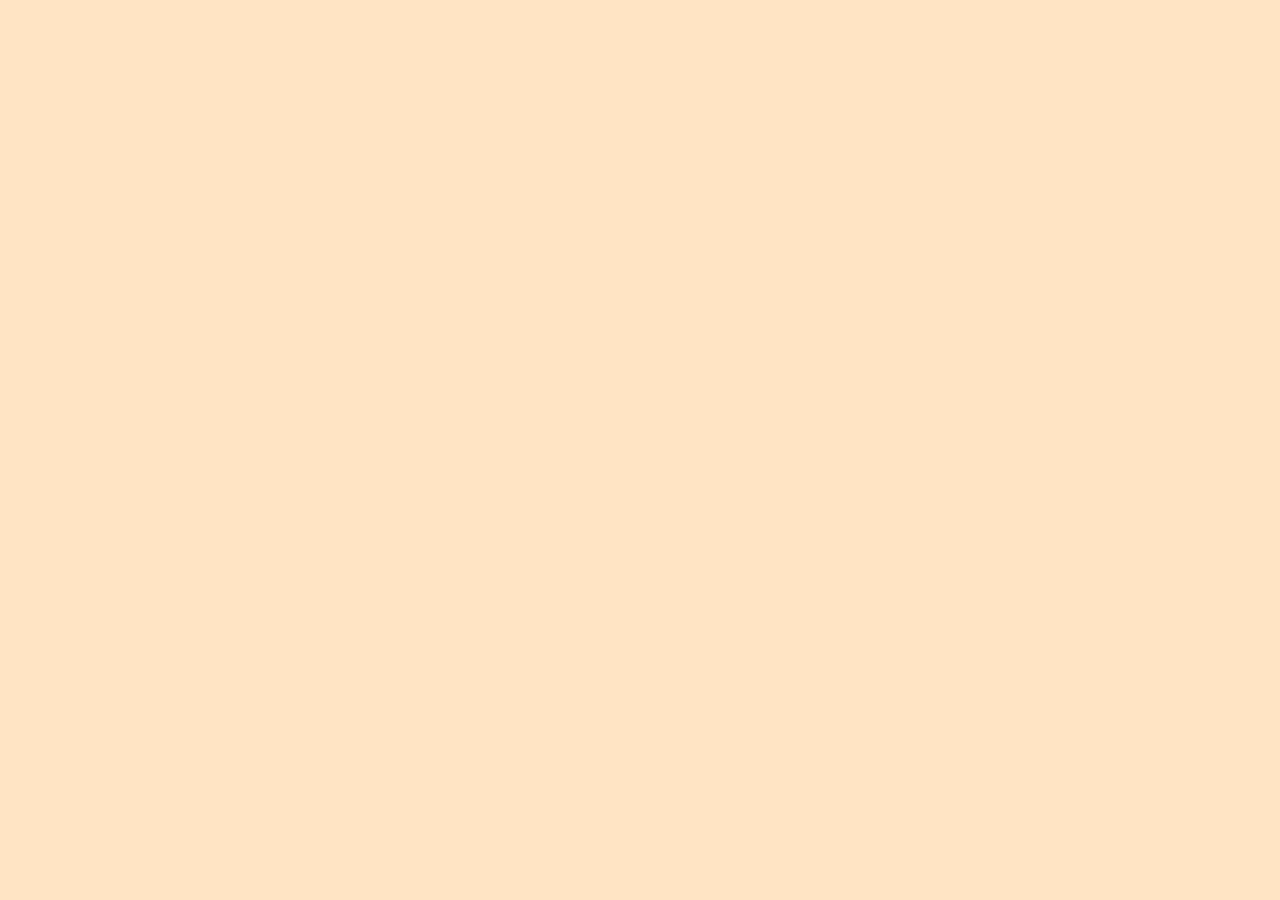
==== index.html @ edf813fb "Initial commit" ====
<!DOCTYPE html>
<html lang="en">
<head>
    <meta charset="UTF-8">
    <meta name="viewport" content="width=device-width, initial-scale=1.0">
    <meta name="description" content="Goose game, your mood today, play game goose">
    <link rel="stylesheet" href="assets/css/style.css">
    <title>Cute & Naughty Goose</title>
</head>
<body>
    
    <script src="assets/js/intro.js"></script>
</body>
</html>
---- assets/css/style.css ----
body {
    background-color: bisque;
}
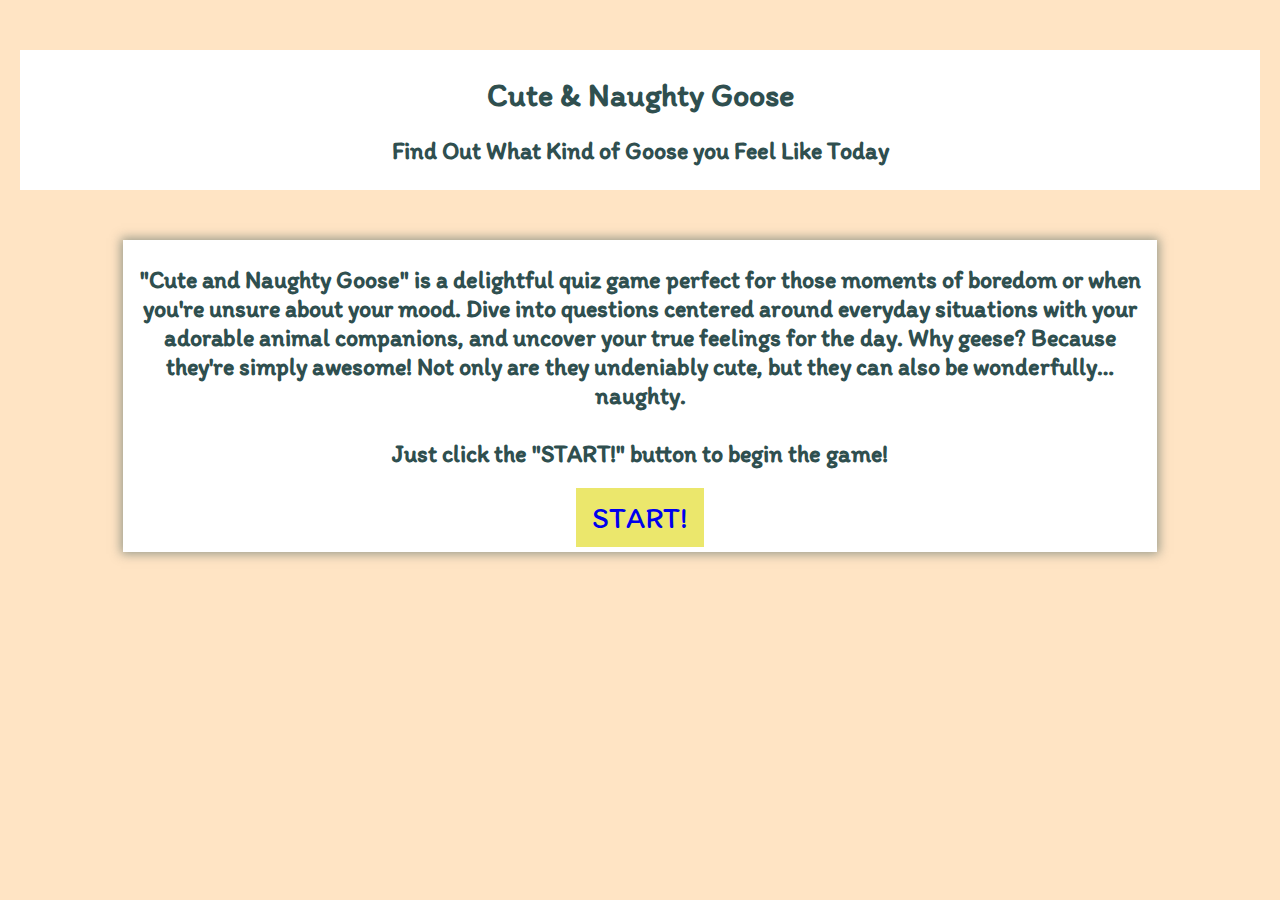
==== commit 2dcb8f13: "Add Intro page. Rethink the Javascript section from zero" ====
--- a/index.html
+++ b/index.html
@@ -8,7 +8,24 @@
     <title>Cute & Naughty Goose</title>
 </head>
 <body>
+    <!-- Game title and subtitle -->
+    <header id="title-container">
+        <h1>Cute & Naughty Goose</h1>
+        <h2>Find Out What Kind of Goose you Feel Like Today</h2>
+    </header>
+
+    <!-- Game-quiz explanation area-->
+    <div id="game-quiz-explanation">
+        <h2>"Cute and Naughty Goose" is a delightful quiz game perfect for those moments of boredom or when you're unsure about your mood. Dive into questions centered around everyday situations with your adorable animal companions, and uncover your true feelings for the day. Why geese? Because they're simply awesome! Not only are they undeniably cute, but they can also be wonderfully…naughty. <br><br>
+
+            Just click the "START!" button to begin the game!</h2>
+    <!-- Start button -->
+        <button id="start-btn"><a href= game.html>START!</a></button>
+    </div>
+
     
-    <script src="assets/js/intro.js"></script>
+    </footer>
+    
+    <script src="assets/js/script.js"></script>
 </body>
 </html>--- a/assets/css/style.css
+++ b/assets/css/style.css
@@ -1,3 +1,137 @@
+@import url('https://fonts.googleapis.com/css2?family=Itim&family=Montserrat:wght@200&display=swap');
+
+
 body {
     background-color: bisque;
+    font-family: 'Montserrat', sans-serif;
+    padding: 0;
+    margin: 0;
+    display:block;
 }
+h1, h2 {
+    color: rgb(47, 79, 79);
+    font-family: 'Itim', cursive;
+    text-align: center;
+}
+/*Intro CSS*/
+#title-container {
+    background-color: white;
+    padding: 5px 5px 5px 5px;
+    margin: 50px 20px 50px 20px;
+}
+#game-quiz-explanation {
+    width: 80%;
+    background-color: white;
+    padding: 5px 5px 5px 5px;
+    margin: 50px auto;
+    box-shadow: 0 0 10px 2px rgba(47, 79, 79, 0.5);
+    display: flex;
+    flex-direction: column;
+    align-items: center;
+}
+#start-btn {
+    font-family: 'Itim', cursive;
+    font-size: 30px;
+    background-color: rgb(235, 231, 108); 
+    color: rgb(47, 79, 79);
+    border: rgb(235, 231, 108);
+    border-style: solid;
+    border-width: 10px;
+}
+#start-btn a {
+    text-decoration: none;
+}
+#start-btn:hover {
+    background-color: rgb(240, 184, 110);
+    color: rgb(47, 79, 79); 
+    border-color: rgb(240, 184, 110);
+}
+.game-container {
+    width: 80%;
+    background-color: white;
+    padding: 5px 5px 5px 5px;
+    margin: 50px auto;
+    box-shadow: 0 0 10px 2px rgba(47, 79, 79, 0.5);
+    display: flex;
+    flex-direction: column;
+    align-items: center;
+}
+.buttons-grid {
+    display: grid;
+    gap: 30px;
+    margin: 20px;
+}
+.btn {
+    background-color: rgb(235, 231, 108); 
+    color: rgb(47, 79, 79);
+    border: rgb(235, 231, 108);
+    border-style: solid;
+    border-width: 10px;
+}
+.btn:hover {
+    background-color: rgb(240, 184, 110);
+    color: rgb(47, 79, 79);
+    border-color: rgb(240, 184, 110);
+}
+#controls {
+    display: flex;
+    align-items: center;
+    justify-content: center;
+}
+#next-btn {
+    background-color: rgb(235, 231, 108); 
+    color: rgb(47, 79, 79);
+    border: rgb(235, 231, 108);
+    border-style: solid;
+    border-width: 10px;
+}
+#next-btn:hover {
+    background-color: rgb(240, 184, 110);
+    color: rgb(47, 79, 79);
+    border-color: rgb(240, 184, 110);
+}
+.score-footer {
+    background-color: white;
+    color: rgb(47, 79, 79);
+    padding: 5px 5px 5px 5px;
+    margin: 50px 20px 50px 20px;
+}
+#score-area {
+    background-color: white;
+    display: flex;
+    flex-direction: row;
+    align-items: center;
+    justify-content: center;
+}
+#reset {
+    background-color: rgb(235, 231, 108); 
+    color: rgb(47, 79, 79);
+    border: rgb(235, 231, 108);
+    border-style: solid;
+    border-width: 10px;
+    margin: 20px;
+}
+#reset:hover {
+    background-color: rgb(240, 184, 110);
+    color: rgb(47, 79, 79);
+    border-color: rgb(240, 184, 110);
+}
+#cute-goose-img {
+    width: 20%;
+    margin: 15px;
+    margin-bottom: 8px;
+}
+
+#naughty-goose-img {
+    width: 18%;
+    margin: 15px;
+    margin-bottom: 8px;
+}
+#cute-goose {
+    display: flex;
+    align-items: center;
+}
+#naughty-goose {
+    display: flex;
+    align-items: center;
+}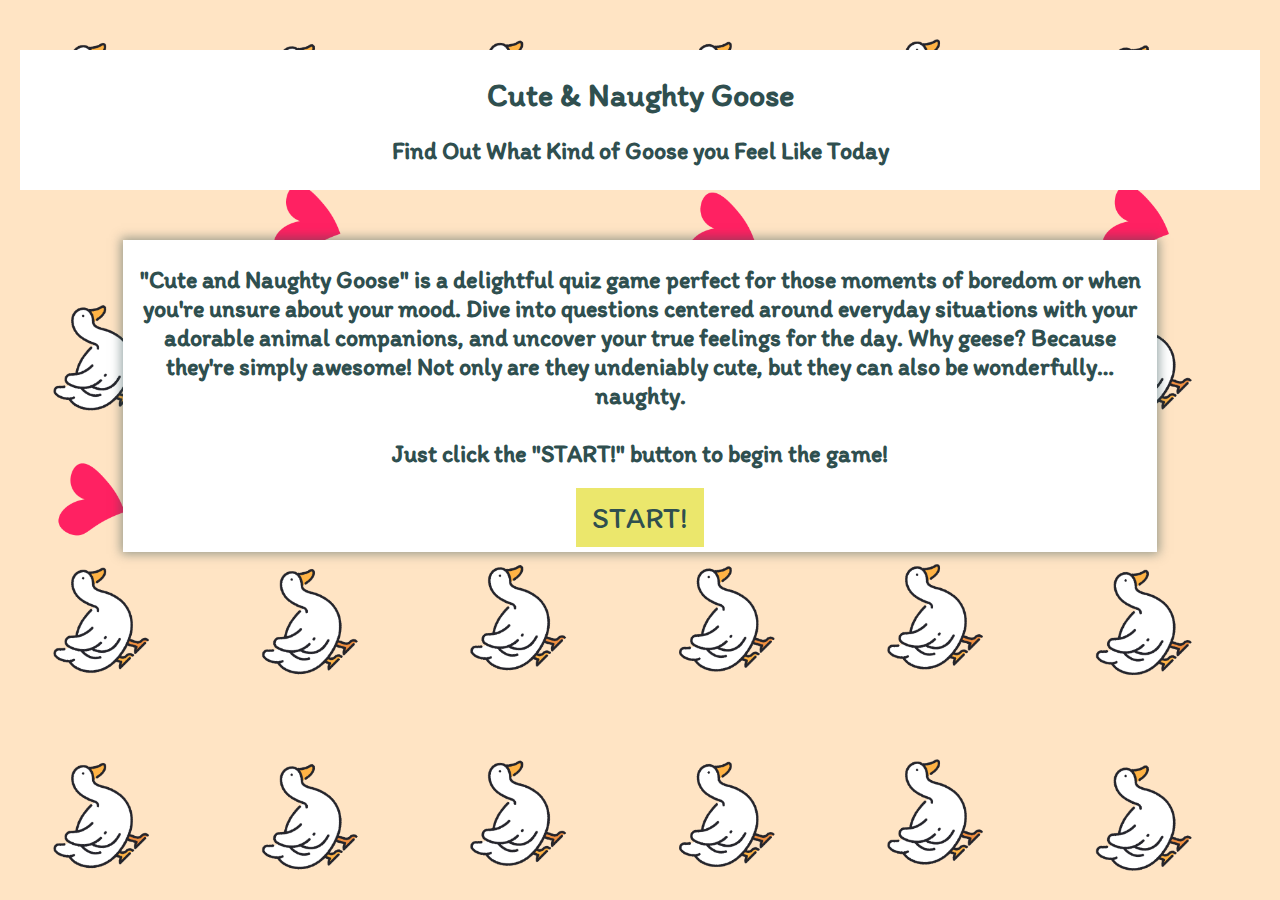
==== commit f51cdc3e: "Add customize background-image" ====
--- a/index.html
+++ b/index.html
@@ -27,5 +27,4 @@
     </footer>
     
     <script src="assets/js/script.js"></script>
-</body>
 </html>--- a/assets/css/style.css
+++ b/assets/css/style.css
@@ -3,6 +3,8 @@
 
 body {
     background-color: bisque;
+    background-image: url('../images/background-index.png');
+    background-size: 100% auto;
     font-family: 'Montserrat', sans-serif;
     padding: 0;
     margin: 0;
@@ -40,6 +42,7 @@
 }
 #start-btn a {
     text-decoration: none;
+    color: rgb(47, 79, 79);
 }
 #start-btn:hover {
     background-color: rgb(240, 184, 110);
@@ -67,6 +70,7 @@
     border: rgb(235, 231, 108);
     border-style: solid;
     border-width: 10px;
+    font-size: 20px;
 }
 .btn:hover {
     background-color: rgb(240, 184, 110);
@@ -104,6 +108,8 @@
     justify-content: center;
 }
 #reset {
+    font-family: 'Itim', cursive;
+    font-size: 30px;
     background-color: rgb(235, 231, 108); 
     color: rgb(47, 79, 79);
     border: rgb(235, 231, 108);
@@ -115,6 +121,10 @@
     background-color: rgb(240, 184, 110);
     color: rgb(47, 79, 79);
     border-color: rgb(240, 184, 110);
+}
+#reset a {
+    text-decoration: none;
+    color: rgb(47, 79, 79);
 }
 #cute-goose-img {
     width: 20%;
@@ -130,8 +140,63 @@
 #cute-goose {
     display: flex;
     align-items: center;
+    justify-content: center;
 }
 #naughty-goose {
     display: flex;
     align-items: center;
+    justify-content: center;
+}
+/* Profile page */
+#score-area-profile {
+    background-color: white;
+    display: flex;
+    flex-direction: row;
+    align-items: center;
+    justify-content: center;
+    padding: 5px 5px 5px 5px;
+    margin: 50px 20px 50px 20px;
+}
+#profile-section {
+    width: 80%;
+    background-color: white;
+    padding: 5px 5px 5px 5px;
+    margin: 50px auto;
+    box-shadow: 0 0 10px 2px rgba(47, 79, 79, 0.5);
+    display: flex;
+    flex-direction: column;
+    align-items: center;
+    justify-content: center;
+}
+p {
+    margin-left: 30px;
+    margin-right: 30px;
+}
+#cute-goose-profile, #naughty-goose-profile {
+    display: flex;
+    flex-direction: column;
+    align-items: center;
+    justify-content: center;
+}
+#cute-goose-profile-img, #naughty-goose-profile-img {
+    width: 50%;
+    height: auto;
+}
+#startagain-btn, #goHome {
+    font-family: 'Itim', cursive;
+    font-size: 30px;
+    background-color: rgb(235, 231, 108); 
+    color: rgb(47, 79, 79);
+    border: rgb(235, 231, 108);
+    border-style: solid;
+    border-width: 10px;
+}
+#startagain-btn a, #goHome a{
+    text-decoration: none;
+    color: rgb(47, 79, 79);
+}
+#startagain-btn:hover, #goHome:hover {
+    background-color: rgb(240, 184, 110);
+    color: rgb(47, 79, 79); 
+    border-color: rgb(240, 184, 110);
 }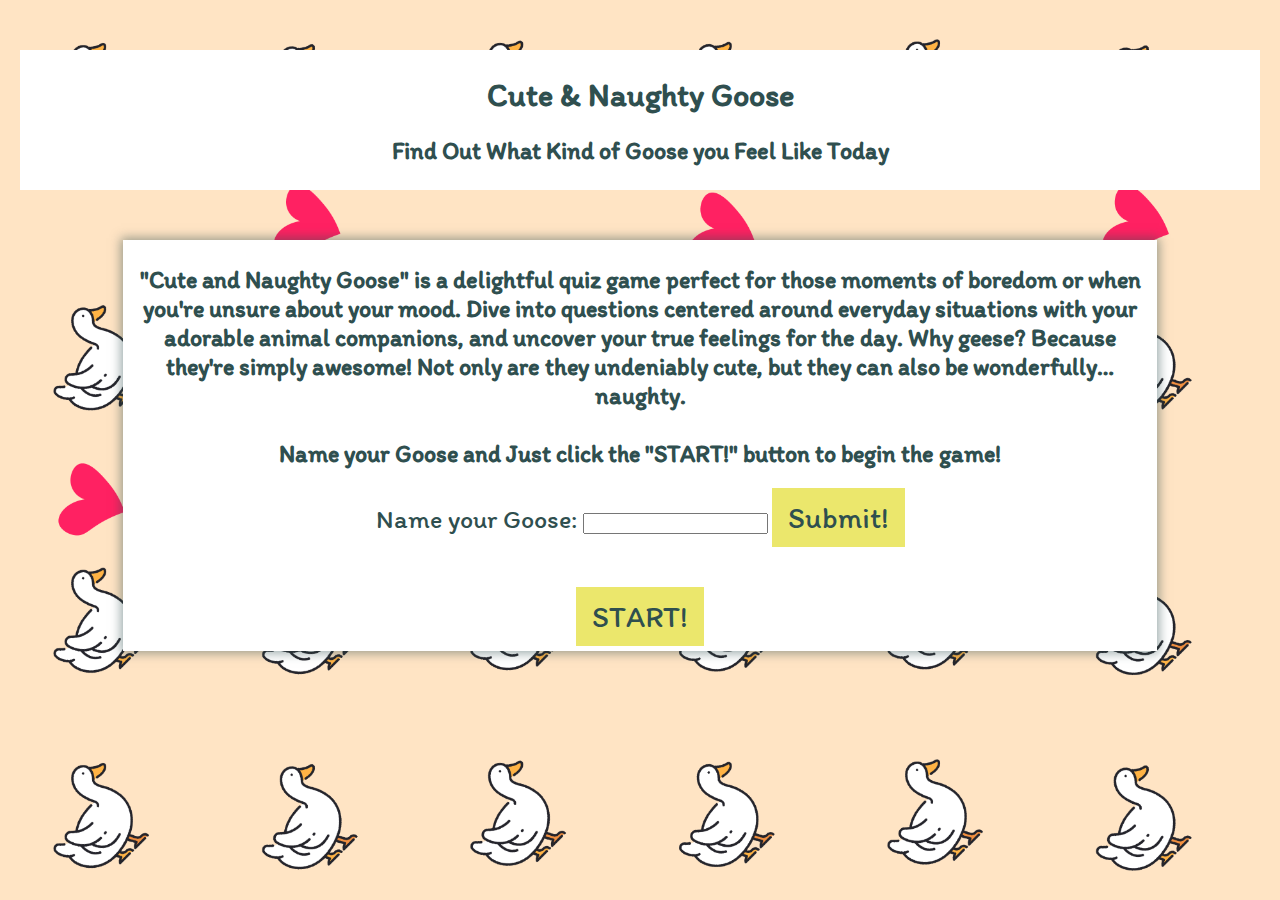
==== commit dca6b72d: "Move the 'Name your Goose' form to the index page" ====
--- a/index.html
+++ b/index.html
@@ -18,13 +18,20 @@
     <div id="game-quiz-explanation">
         <h2>"Cute and Naughty Goose" is a delightful quiz game perfect for those moments of boredom or when you're unsure about your mood. Dive into questions centered around everyday situations with your adorable animal companions, and uncover your true feelings for the day. Why geese? Because they're simply awesome! Not only are they undeniably cute, but they can also be wonderfully…naughty. <br><br>
 
-            Just click the "START!" button to begin the game!</h2>
+            Name your Goose and Just click the "START!" button to begin the game!</h2>
+        <!-- Name your Goose text input -->
+        <form>
+            <label for="gooseName">Name your Goose: </label>
+            <input type="text" id="gooseName" name="gooseName" required>
+            <input type="submit" value="Submit!" id="submit-btn">
+            <br>
+            <h1 id="displayName"></h1>
+            <br>
+        </form>
     <!-- Start button -->
         <button id="start-btn"><a href= game.html>START!</a></button>
     </div>
-
     
-    </footer>
-    
-    <script src="assets/js/script.js"></script>
+    <script src="assets/js/index.js"></script>
+</body>
 </html>--- a/assets/css/style.css
+++ b/assets/css/style.css
@@ -31,6 +31,29 @@
     flex-direction: column;
     align-items: center;
 }
+label[for="gooseName"] {
+    color: rgb(47, 79, 79); 
+    font-family: 'Itim', cursive;
+    font-size: 26px;
+}
+#submit-btn {
+    font-family: 'Itim', cursive;
+    font-size: 30px;
+    background-color: rgb(235, 231, 108); 
+    color: rgb(47, 79, 79);
+    border: rgb(235, 231, 108);
+    border-style: solid;
+    border-width: 10px;
+}
+#submit-btn a {
+    text-decoration: none;
+    color: rgb(47, 79, 79);
+}
+#submit-btn:hover {
+    background-color: rgb(240, 184, 110);
+    color: rgb(47, 79, 79); 
+    border-color: rgb(240, 184, 110);
+}
 #start-btn {
     font-family: 'Itim', cursive;
     font-size: 30px;
@@ -88,6 +111,8 @@
     border: rgb(235, 231, 108);
     border-style: solid;
     border-width: 10px;
+    font-family: 'Itim', cursive;
+    font-size: 30px;
 }
 #next-btn:hover {
     background-color: rgb(240, 184, 110);
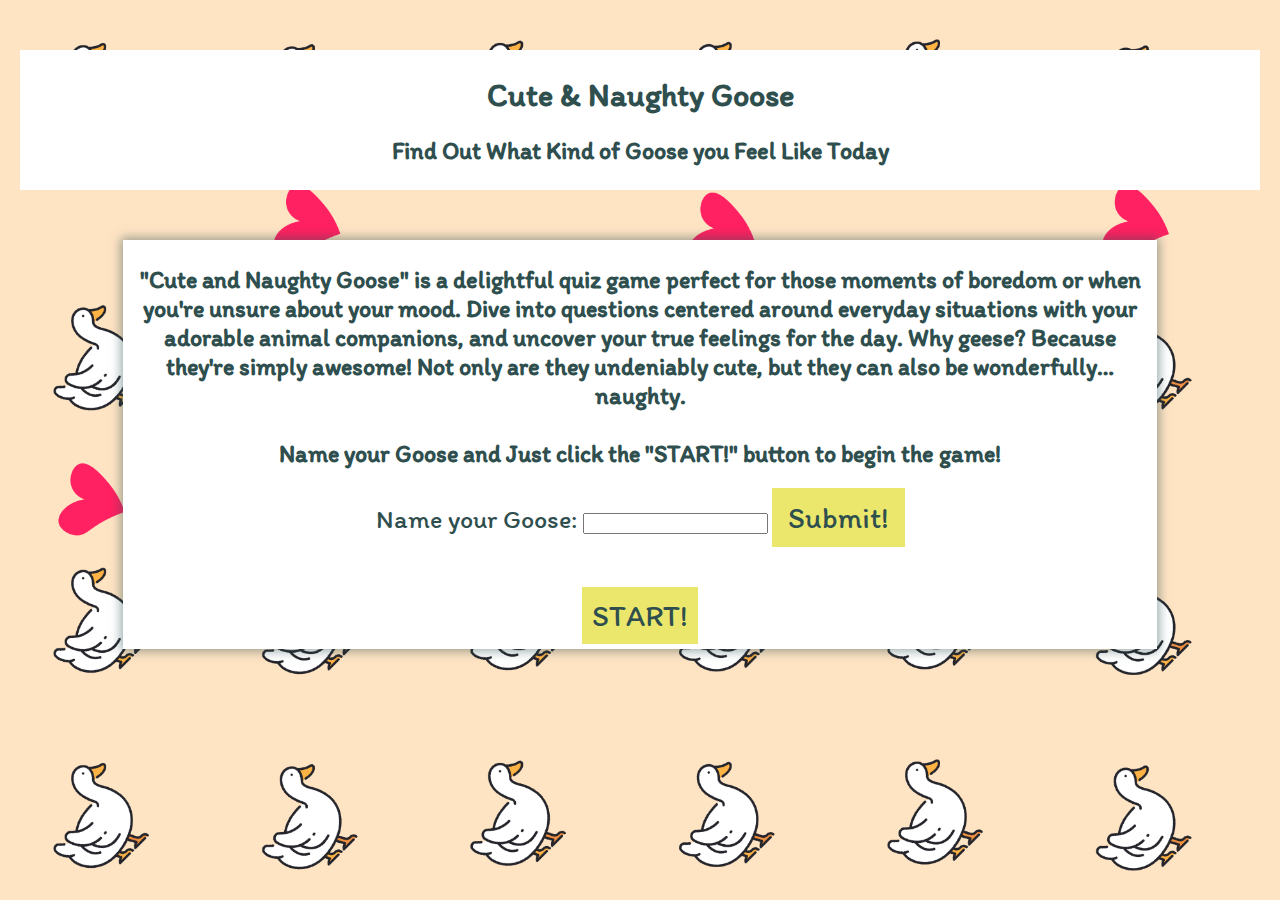
==== commit b5e3d874: "HTML error corrected.Code shows no erros for html, css and js" ====
--- a/index.html
+++ b/index.html
@@ -29,7 +29,7 @@
             <br>
         </form>
     <!-- Start button -->
-        <button id="start-btn"><a href= game.html>START!</a></button>
+        <a id="start-btn" href= game.html>START!</a>
     </div>
     
     <script src="assets/js/index.js"></script>
--- a/assets/css/style.css
+++ b/assets/css/style.css
@@ -1,6 +1,6 @@
 @import url('https://fonts.googleapis.com/css2?family=Itim&family=Montserrat:wght@200&display=swap');
 
-
+/*General*/
 body {
     background-color: bisque;
     background-image: url('../images/background-index.png');
@@ -15,7 +15,7 @@
     font-family: 'Itim', cursive;
     text-align: center;
 }
-/*Intro CSS*/
+/*Intro*/
 #title-container {
     background-color: white;
     padding: 5px 5px 5px 5px;
@@ -62,16 +62,14 @@
     border: rgb(235, 231, 108);
     border-style: solid;
     border-width: 10px;
-}
-#start-btn a {
-    text-decoration: none;
-    color: rgb(47, 79, 79);
+    text-decoration: none;
 }
 #start-btn:hover {
     background-color: rgb(240, 184, 110);
     color: rgb(47, 79, 79); 
     border-color: rgb(240, 184, 110);
 }
+/*Game page*/
 .game-container {
     width: 80%;
     background-color: white;
@@ -100,6 +98,11 @@
     color: rgb(47, 79, 79);
     border-color: rgb(240, 184, 110);
 }
+.chosenChoice {
+background-color: rgb(240, 184, 110);
+color: rgb(47, 79, 79);
+border-color: rgb(240, 184, 110);
+}
 #controls {
     display: flex;
     align-items: center;
@@ -130,33 +133,13 @@
     display: flex;
     flex-direction: row;
     align-items: center;
-    justify-content: center;
-}
-#reset {
-    font-family: 'Itim', cursive;
-    font-size: 30px;
-    background-color: rgb(235, 231, 108); 
-    color: rgb(47, 79, 79);
-    border: rgb(235, 231, 108);
-    border-style: solid;
-    border-width: 10px;
-    margin: 20px;
-}
-#reset:hover {
-    background-color: rgb(240, 184, 110);
-    color: rgb(47, 79, 79);
-    border-color: rgb(240, 184, 110);
-}
-#reset a {
-    text-decoration: none;
-    color: rgb(47, 79, 79);
+    justify-content: space-evenly;
 }
 #cute-goose-img {
     width: 20%;
     margin: 15px;
     margin-bottom: 8px;
 }
-
 #naughty-goose-img {
     width: 18%;
     margin: 15px;
@@ -165,14 +148,48 @@
 #cute-goose {
     display: flex;
     align-items: center;
-    justify-content: center;
+    justify-content: flex-start;
 }
 #naughty-goose {
     display: flex;
     align-items: center;
-    justify-content: center;
+    justify-content: flex-start;
+}
+#goHome {
+    font-family: 'Itim', cursive;
+    font-size: 30px;
+    text-align: center;
+    background-color: rgb(235, 231, 108); 
+    color: rgb(47, 79, 79);
+    border: rgb(235, 231, 108);
+    border-style: solid;
+    border-width: 10px;
+    text-decoration: none;
+}
+#goHome:hover {
+    background-color: rgb(240, 184, 110);
+    color: rgb(47, 79, 79); 
+    border-color: rgb(240, 184, 110);
 }
 /* Profile page */
+#startagain-btn{
+    font-family: 'Itim', cursive;
+    font-size: 30px;
+    background-color: rgb(235, 231, 108); 
+    color: rgb(47, 79, 79);
+    border: rgb(235, 231, 108);
+    border-style: solid;
+    border-width: 10px;
+}
+#startagain-btn {
+    text-decoration: none;
+    color: rgb(47, 79, 79);
+}
+#startagain-btn:hover {
+    background-color: rgb(240, 184, 110);
+    color: rgb(47, 79, 79); 
+    border-color: rgb(240, 184, 110);
+}
 #score-area-profile {
     background-color: white;
     display: flex;
@@ -207,21 +224,67 @@
     width: 50%;
     height: auto;
 }
-#startagain-btn, #goHome {
-    font-family: 'Itim', cursive;
-    font-size: 30px;
-    background-color: rgb(235, 231, 108); 
-    color: rgb(47, 79, 79);
-    border: rgb(235, 231, 108);
-    border-style: solid;
-    border-width: 10px;
-}
-#startagain-btn a, #goHome a{
-    text-decoration: none;
-    color: rgb(47, 79, 79);
-}
-#startagain-btn:hover, #goHome:hover {
-    background-color: rgb(240, 184, 110);
-    color: rgb(47, 79, 79); 
-    border-color: rgb(240, 184, 110);
+/*Media Queries*/
+@media (min-width: 320px) and (max-width: 480px) {
+    form {
+        display: flex;
+        flex-direction: column; 
+    }
+    #score-area { 
+        flex-direction: column;
+    }
+    #naughty-goose {
+        display: flex;
+        align-items: center;
+        justify-content: flex-start;
+    }
+    #cute-goose {
+        display: flex;
+        align-items: center;
+        justify-content: flex-start;
+    }
+    #naughty-goose-img {
+        width: 22%;
+    }
+    #score-area-profile {
+        flex-direction: column;
+    }
+}
+@media (min-width: 481px) and (max-width: 767px) {
+    form {
+        display: flex;
+        flex-direction: column; 
+    }
+    #naughty-goose {
+        display: flex;
+        align-items: center;
+        justify-content: flex-start;
+    }
+    #cute-goose {
+        display: flex;
+        align-items: center;
+        justify-content: flex-start;
+    }
+    #naughty-goose-img {
+        width: 22%;
+    }
+    #score-area {
+        display: inline-grid;
+    }
+    #cute-goose {
+        display: flex;
+        align-items: center;
+        justify-content: flex-start;
+        flex-direction: row;
+    }
+    #cute-goose-img {
+        width: 22%;
+        margin: 15px;
+    }
+
+}
+@media (min-width: 768px) and (max-width: 1024px){
+    #score-area-profile { 
+        flex-direction: row;
+    }
 }